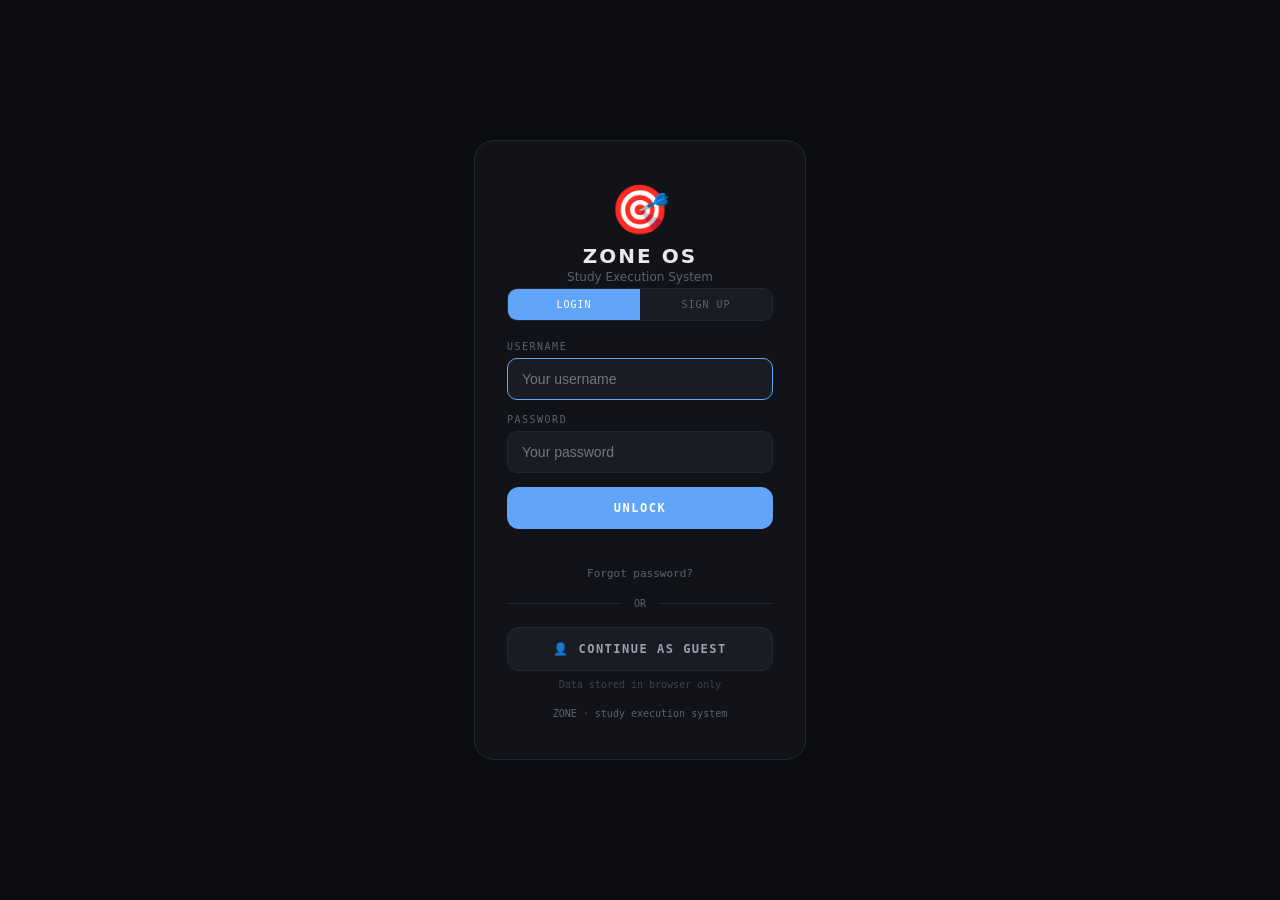
==== app/static/login.html @ cdff9ec6 "fix: production-grade audit — 26 bug fixes across JS, Python, CSS, HTML SECURITY: - esc() now escape" ====
<!DOCTYPE html>
<html lang="en">
<head>
<meta charset="UTF-8">
<meta name="viewport" content="width=device-width,initial-scale=1.0">
<meta http-equiv="Cache-Control" content="no-cache, no-store, must-revalidate">
<meta http-equiv="Pragma" content="no-cache">
<meta http-equiv="Expires" content="0">
<title>Zone — Login</title>
<style>
*{margin:0;padding:0;box-sizing:border-box}
:root{--bg:#0b0c0f;--bg-2:#121318;--bg-3:#1a1c24;--text:#e8e9ed;--text-secondary:#9ca0b0;--text-muted:#5c6070;--accent-lecture:#60a5fa;--accent-solve:#f97316;--accent-suc:#34d399;--line:#252833;--mono:'SF Mono','Fira Code','Cascadia Code',monospace}
body{background:var(--bg);color:var(--text);font-family:system-ui,-apple-system,sans-serif;display:flex;align-items:center;justify-content:center;min-height:100vh}
.login-wrap{width:100%;max-width:380px;padding:24px}
.login-box{background:var(--bg-2);border:1px solid var(--line);border-radius:20px;padding:40px 32px;text-align:center}
.logo{font-size:48px;margin-bottom:6px;display:block}
h1{font-size:20px;font-weight:700;letter-spacing:2px;margin-bottom:2px}
.sub{color:var(--text-muted);font-size:12px;margin-bottom:4px}
.tab-row{display:flex;gap:0;margin-bottom:20px;border-radius:10px;overflow:hidden;border:1px solid var(--line)}
.tab-btn{flex:1;padding:10px;background:var(--bg-3);border:none;color:var(--text-muted);font-family:var(--mono);font-size:10px;letter-spacing:1px;cursor:pointer;transition:all .15s}
.tab-btn.active{background:var(--accent-lecture);color:#fff}
.tab-btn:not(.active):hover{color:var(--text)}
.field{text-align:left;margin-bottom:14px}
.field label{display:block;font-family:var(--mono);font-size:10px;color:var(--text-muted);letter-spacing:1.5px;margin-bottom:6px}
.field input{width:100%;background:var(--bg-3);border:1px solid var(--line);border-radius:10px;padding:12px 14px;color:var(--text);font-size:14px;outline:none;transition:border-color .15s}
.field input:focus{border-color:var(--accent-lecture)}
.btn{width:100%;border:none;border-radius:12px;padding:14px;font-family:var(--mono);font-size:12px;font-weight:600;letter-spacing:1.5px;cursor:pointer;transition:all .15s;display:block;text-align:center;text-decoration:none}
.btn-primary{background:var(--accent-lecture);color:#fff;margin-top:4px}
.btn-primary:hover{opacity:.9;transform:translateY(-1px)}
.btn-primary:active{transform:scale(.98)}
.btn-suc{background:var(--accent-suc);color:#fff;margin-top:4px}
.btn-suc:hover{opacity:.9;transform:translateY(-1px)}
.btn-ghost{background:var(--bg-3);color:var(--text-secondary);border:1px solid var(--line);margin-top:0}
.btn-ghost:hover{background:var(--bg-2);color:var(--text);border-color:var(--text-muted)}
.error{color:#f87171;font-size:12px;margin-top:10px;min-height:18px}
.success{color:var(--accent-suc);font-size:12px;margin-top:10px;min-height:18px}
.loader{display:none;margin:10px auto;width:24px;height:24px;border:2px solid var(--line);border-top-color:var(--accent-lecture);border-radius:50%;animation:spin .6s linear infinite}
@keyframes spin{to{transform:rotate(360deg)}}
.sep{display:flex;align-items:center;gap:12px;margin:18px 0;color:var(--text-muted);font-size:10px;font-family:var(--mono)}
.sep::before,.sep::after{content:'';flex:1;height:1px;background:var(--line)}
.hint{color:var(--text-muted);font-size:10px;margin-top:18px;font-family:var(--mono)}
.guest-hint{font-size:10px;color:var(--text-muted);margin-top:8px;font-family:var(--mono);opacity:.6}
.panel{display:block}
.panel.hide{display:none}
</style>
</head>
<body>
<div class="login-wrap">
<div class="login-box">
<span class="logo" aria-hidden="true">🎯</span>
<h1>ZONE OS</h1>
<p class="sub">Study Execution System</p>

<div class="tab-row">
<button class="tab-btn active" id="tabLogin">LOGIN</button>
<button class="tab-btn" id="tabSignup">SIGN UP</button>
</div>

<div id="panelLogin" class="panel">
<div class="field">
<label>USERNAME</label>
<input type="text" id="loginUser" autocomplete="username" placeholder="Your username" autofocus>
</div>
<div class="field">
<label>PASSWORD</label>
<input type="password" id="loginPass" autocomplete="current-password" placeholder="Your password">
</div>
<button class="btn btn-primary" id="loginBtn">UNLOCK</button>
<div class="error" id="loginError"></div>
<div class="loader" id="loginLoader"></div>
<div style="margin-top:10px;font-size:11px"><a href="#" id="forgotLink" style="color:var(--text-muted);text-decoration:none;font-family:var(--mono)">Forgot password?</a></div>
<div id="forgotPanel" style="display:none;margin-top:14px;padding-top:14px;border-top:1px solid var(--line);text-align:left">
<div style="font-size:11px;color:var(--text-muted);margin-bottom:10px">Enter your username and the reset key (ask the admin) or admin password.</div>
<div class="field">
<label>USERNAME</label>
<input type="text" id="resetUser" placeholder="Your username">
</div>
<div class="field">
<label>ADMIN PASSWORD</label>
<input type="password" id="resetAdminPass" placeholder="Admin password">
</div>
<div class="field">
<label>NEW PASSWORD</label>
<input type="password" id="resetNewPass" placeholder="Min 3 characters">
</div>
<button class="btn btn-primary" id="resetBtn" style="font-size:10px;padding:10px">RESET PASSWORD</button>
<div class="error" id="resetError"></div>
<div class="success" id="resetSuccess"></div>
<div class="loader" id="resetLoader"></div>
</div>
</div>

<div id="panelSignup" class="panel hide">
<div class="field">
<label>CHOOSE USERNAME</label>
<input type="text" id="signupUser" autocomplete="username" placeholder="e.g. anurag">
</div>
<div class="field">
<label>CHOOSE PASSWORD</label>
<input type="password" id="signupPass" autocomplete="new-password" placeholder="Min 3 characters">
</div>
<button class="btn btn-suc" id="signupBtn">CREATE ACCOUNT</button>
<div class="error" id="signupError"></div>
<div class="success" id="signupSuccess"></div>
<div class="loader" id="signupLoader"></div>
</div>

<div class="sep">OR</div>

<button class="btn btn-ghost" id="guestBtn">👤 CONTINUE AS GUEST</button>
<div class="guest-hint">Data stored in browser only</div>

<div class="hint">ZONE · study execution system</div>
</div>
</div>
<script>
function showPanel(name){
  document.getElementById('panelLogin').className='panel'+(name==='login'?'':' hide');
  document.getElementById('panelSignup').className='panel'+(name==='signup'?'':' hide');
  document.getElementById('tabLogin').className='tab-btn'+(name==='login'?' active':'');
  document.getElementById('tabSignup').className='tab-btn'+(name==='signup'?' active':'');
  document.getElementById('loginError').textContent='';
  document.getElementById('signupError').textContent='';
  document.getElementById('signupSuccess').textContent='';
}

// LOGIN
document.getElementById('loginBtn').onclick=function(){
  const u=document.getElementById('loginUser').value.trim(),p=document.getElementById('loginPass').value;
  if(!u||!p){document.getElementById('loginError').textContent='Enter username and password';return}
  const err=document.getElementById('loginError'),loader=document.getElementById('loginLoader'),btn=this;
  err.textContent='';btn.style.display='none';loader.style.display='block';
  fetch('/api/login',{method:'POST',headers:{'Content-Type':'application/json'},credentials:'same-origin',body:JSON.stringify({username:u,password:p})})
  .then(r=>{if(!r.ok)throw new Error('Invalid credentials');return r.json()})
  .then(d=>{if(!d.token)throw new Error('Login failed – no token');['zu:','zg:','zone:'].forEach(p=>{['onboarded','config','session','stats','tracking','events','settings','examTrack','examDates'].forEach(k=>{try{localStorage.removeItem(p+k)}catch{}})});localStorage.removeItem('zone_guest');localStorage.setItem('zone_user','1');window.location.href='/'})
  .catch(e=>{err.textContent=e.message||'Login failed';btn.style.display='';loader.style.display='none'})
};

// SIGNUP
document.getElementById('signupBtn').onclick=function(){
  const u=document.getElementById('signupUser').value.trim(),p=document.getElementById('signupPass').value;
  if(!u){document.getElementById('signupError').textContent='Enter a username';return}
  if(u.length<2){document.getElementById('signupError').textContent='Username too short';return}
  if(!p||p.length<3){document.getElementById('signupError').textContent='Password must be at least 3 characters';return}
  const err=document.getElementById('signupError'),suc=document.getElementById('signupSuccess'),loader=document.getElementById('signupLoader'),btn=this;
  err.textContent='';suc.textContent='';btn.style.display='none';loader.style.display='block';
  fetch('/api/signup',{method:'POST',headers:{'Content-Type':'application/json'},credentials:'same-origin',body:JSON.stringify({username:u,password:p})})
  .then(r=>{if(!r.ok){if(r.status===409)throw new Error('Username taken');throw new Error('Signup failed');}return r.json()})
  .then(d=>{if(!d.token)throw new Error('Signup failed – no token');['zu:','zg:','zone:'].forEach(p=>{['onboarded','config','session','stats','tracking','events','settings','examTrack','examDates'].forEach(k=>{try{localStorage.removeItem(p+k)}catch{}})});localStorage.removeItem('zone_guest');localStorage.setItem('zone_user','1');window.location.href='/'})
  .catch(e=>{err.textContent=e.message||'Signup failed';btn.style.display='';loader.style.display='none'})
};

// GUEST
document.getElementById('guestBtn').onclick=function(){
  const btn=this;btn.disabled=true;btn.textContent='Loading…';
  fetch('/api/guest-login',{method:'POST',credentials:'same-origin'}).then(r=>r.json())
  .then(d=>{if(!d.token)throw new Error('Guest login failed');['zu:','zg:','zone:'].forEach(p=>{['onboarded','config','session','stats','tracking','events','settings','examTrack','examDates'].forEach(k=>{try{localStorage.removeItem(p+k)}catch{}})});localStorage.setItem('zone_guest','1');localStorage.removeItem('zone_user');window.location.href='/'})
  .catch(()=>{btn.disabled=false;btn.textContent='👤 CONTINUE AS GUEST'})
};

// FORGOT PASSWORD
document.getElementById('forgotLink').onclick=function(e){
  e.preventDefault();
  const p=document.getElementById('forgotPanel'),l=document.getElementById('forgotLink');
  if(p.style.display==='block'){p.style.display='none';l.textContent='Forgot password?';return}
  p.style.display='block';l.textContent='Cancel';
  document.getElementById('resetError').textContent='';
  document.getElementById('resetSuccess').textContent='';
};
document.getElementById('resetBtn').onclick=function(){
  const u=document.getElementById('resetUser').value.trim(),ap=document.getElementById('resetAdminPass').value,np=document.getElementById('resetNewPass').value;
  const err=document.getElementById('resetError'),suc=document.getElementById('resetSuccess'),loader=document.getElementById('resetLoader'),btn=this;
  if(!u||!ap||!np){err.textContent='Fill all fields';return}
  if(np.length<3){err.textContent='New password too short';return}
  err.textContent='';suc.textContent='';btn.style.display='none';loader.style.display='block';
  fetch('/api/reset-password',{method:'POST',headers:{'Content-Type':'application/json'},body:JSON.stringify({username:u,admin_password:ap,new_password:np})})
  .then(r=>{if(!r.ok)return r.json().then(e=>{throw new Error(e.detail||'Reset failed')});return r.json()})
  .then(d=>{suc.textContent=d.message;btn.style.display='';loader.style.display='none';document.getElementById('loginUser').value=u;document.getElementById('forgotLink').textContent='Forgot password?';document.getElementById('forgotPanel').style.display='none'})
  .catch(e=>{err.textContent=e.message||'Reset failed';btn.style.display='';loader.style.display='none'})
};

// ENTER KEY & TABS
document.getElementById('tabLogin').addEventListener('click',()=>showPanel('login'));
document.getElementById('tabSignup').addEventListener('click',()=>showPanel('signup'));
document.getElementById('loginUser').addEventListener('keydown',e=>{if(e.key==='Enter')document.getElementById('loginBtn').click()});
document.getElementById('loginPass').addEventListener('keydown',e=>{if(e.key==='Enter')document.getElementById('loginBtn').click()});
document.getElementById('signupUser').addEventListener('keydown',e=>{if(e.key==='Enter')document.getElementById('signupBtn').click()});
document.getElementById('signupPass').addEventListener('keydown',e=>{if(e.key==='Enter')document.getElementById('signupBtn').click()});
document.getElementById('resetUser').addEventListener('keydown',e=>{if(e.key==='Enter')document.getElementById('resetBtn').click()});
document.getElementById('resetAdminPass').addEventListener('keydown',e=>{if(e.key==='Enter')document.getElementById('resetBtn').click()});
document.getElementById('resetNewPass').addEventListener('keydown',e=>{if(e.key==='Enter')document.getElementById('resetBtn').click()});
</script>
</body>
</html>
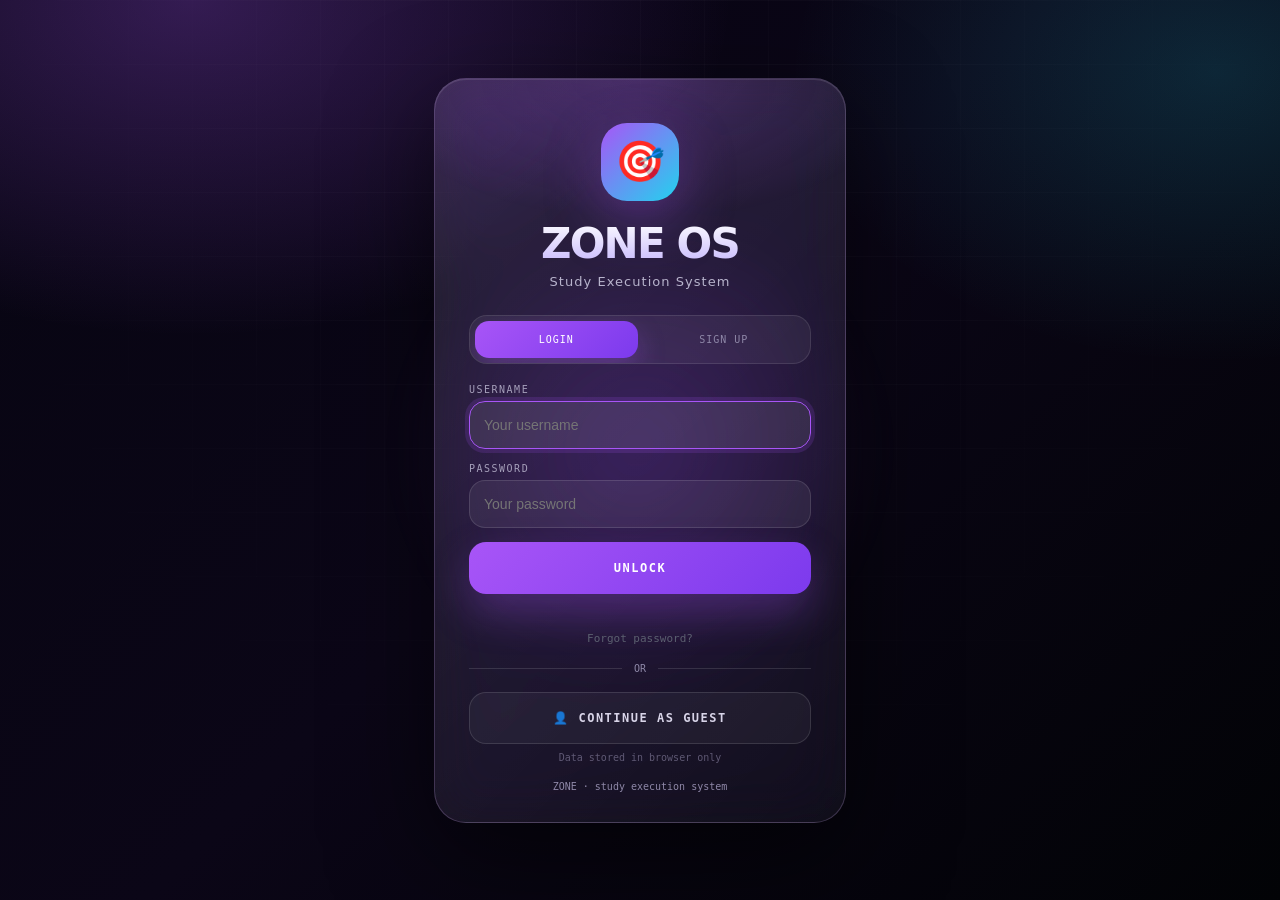
==== commit 65660c69: "Add command palette keyboard shortcut" ====
--- a/app/static/login.html
+++ b/app/static/login.html
@@ -42,6 +42,19 @@
 .guest-hint{font-size:10px;color:var(--text-muted);margin-top:8px;font-family:var(--mono);opacity:.6}
 .panel{display:block}
 .panel.hide{display:none}
+
+/* Premium OS login redesign */
+:root{--glass:rgba(255,255,255,.08);--glass-2:rgba(255,255,255,.04);--glow:#a855f7;--glow-2:#22d3ee}
+body{background:radial-gradient(900px 560px at 15% 0%,rgba(168,85,247,.28),transparent 60%),radial-gradient(760px 520px at 95% 8%,rgba(34,211,238,.16),transparent 56%),linear-gradient(135deg,#070512,#0b0617 48%,#020306);overflow:hidden;font-family:'Inter',system-ui,-apple-system,sans-serif}
+body::before{content:'';position:fixed;inset:0;background:linear-gradient(rgba(255,255,255,.035) 1px,transparent 1px),linear-gradient(90deg,rgba(255,255,255,.025) 1px,transparent 1px);background-size:64px 64px;mask-image:radial-gradient(circle at 50% 20%,black,transparent 76%);pointer-events:none}
+body::after{content:'';position:fixed;width:520px;height:520px;border-radius:50%;left:50%;top:50%;transform:translate(-50%,-50%);background:radial-gradient(circle,rgba(168,85,247,.16),transparent 68%);filter:blur(12px);pointer-events:none}
+.login-wrap{max-width:460px;padding:24px;position:relative;z-index:1}
+.login-box{position:relative;padding:44px 34px 30px;border-radius:32px;background:linear-gradient(135deg,rgba(255,255,255,.12),rgba(255,255,255,.045));border:1px solid rgba(216,180,254,.22);box-shadow:0 34px 100px rgba(0,0,0,.55),inset 0 1px 0 rgba(255,255,255,.12);backdrop-filter:blur(28px) saturate(170%);overflow:hidden}
+.login-box::before{content:'';position:absolute;inset:-1px;background:radial-gradient(420px 220px at 50% 0%,rgba(168,85,247,.24),transparent 65%);pointer-events:none}
+.logo{position:relative;width:78px;height:78px;margin:0 auto 18px;display:grid;place-items:center;border-radius:26px;background:linear-gradient(135deg,#a855f7,#22d3ee);font-size:40px;box-shadow:0 20px 55px rgba(168,85,247,.34)}
+h1{position:relative;font-size:42px;letter-spacing:-1.8px;margin-bottom:6px;background:linear-gradient(180deg,#fff,#c4b5fd);-webkit-background-clip:text;color:transparent}.sub{position:relative;color:#b8b4cc;margin-bottom:26px;font-size:13px;letter-spacing:.08em}.tab-row{position:relative;padding:5px;border-radius:18px;background:rgba(255,255,255,.055);border:1px solid rgba(255,255,255,.10);gap:5px}.tab-btn{border-radius:14px;padding:13px 10px;background:transparent;color:#8f88a8}.tab-btn.active{background:linear-gradient(135deg,#a855f7,#7c3aed);box-shadow:0 12px 28px rgba(168,85,247,.30);color:white}.field label{color:#a6a0bb}.field input{height:48px;border-radius:16px;background:rgba(255,255,255,.065);border-color:rgba(255,255,255,.12);transition:.22s}.field input:focus{border-color:#a855f7;box-shadow:0 0 0 4px rgba(168,85,247,.16);background:rgba(255,255,255,.09)}.btn{min-height:52px;border-radius:17px;transition:transform .22s,box-shadow .22s,filter .22s}.btn-primary,.btn-suc{background:linear-gradient(135deg,#a855f7,#7c3aed);box-shadow:0 18px 42px rgba(168,85,247,.28)}.btn-suc{background:linear-gradient(135deg,#34d399,#22c55e);box-shadow:0 18px 42px rgba(52,211,153,.24)}.btn:hover{transform:translateY(-2px);filter:brightness(1.08)}.btn:active{transform:scale(.98)}.btn-ghost{background:rgba(255,255,255,.045);border-color:rgba(255,255,255,.12);color:#d8d4e8}.btn-ghost:hover{background:rgba(255,255,255,.075);border-color:rgba(216,180,254,.28)}.sep{color:#8f88a8}.sep::before,.sep::after{background:rgba(255,255,255,.12)}.hint,.guest-hint{color:#8f88a8}.error,.success{position:relative}.loader{border-color:rgba(255,255,255,.12);border-top-color:#a855f7}
+@media(max-width:520px){body{align-items:stretch}.login-wrap{display:flex;align-items:center;max-width:none;padding:14px}.login-box{width:100%;border-radius:28px;padding:34px 22px}h1{font-size:36px}.logo{width:68px;height:68px}.btn,.field input{min-height:54px}}
+
 </style>
 </head>
 <body>
@@ -81,7 +94,7 @@
 </div>
 <div class="field">
 <label>NEW PASSWORD</label>
-<input type="password" id="resetNewPass" placeholder="Min 3 characters">
+<input type="password" id="resetNewPass" placeholder="Min 8 characters">
 </div>
 <button class="btn btn-primary" id="resetBtn" style="font-size:10px;padding:10px">RESET PASSWORD</button>
 <div class="error" id="resetError"></div>
@@ -97,7 +110,7 @@
 </div>
 <div class="field">
 <label>CHOOSE PASSWORD</label>
-<input type="password" id="signupPass" autocomplete="new-password" placeholder="Min 3 characters">
+<input type="password" id="signupPass" autocomplete="new-password" placeholder="Min 8 characters">
 </div>
 <button class="btn btn-suc" id="signupBtn">CREATE ACCOUNT</button>
 <div class="error" id="signupError"></div>
@@ -141,12 +154,13 @@
   const u=document.getElementById('signupUser').value.trim(),p=document.getElementById('signupPass').value;
   if(!u){document.getElementById('signupError').textContent='Enter a username';return}
   if(u.length<2){document.getElementById('signupError').textContent='Username too short';return}
-  if(!p||p.length<3){document.getElementById('signupError').textContent='Password must be at least 3 characters';return}
+  if(!p||p.length<8){document.getElementById('signupError').textContent='Password must be at least 8 characters';return}
+  if(new TextEncoder().encode(p).length>72){document.getElementById('signupError').textContent='Password too long (max 72 bytes — try a shorter passphrase)';return}
   const err=document.getElementById('signupError'),suc=document.getElementById('signupSuccess'),loader=document.getElementById('signupLoader'),btn=this;
   err.textContent='';suc.textContent='';btn.style.display='none';loader.style.display='block';
   fetch('/api/signup',{method:'POST',headers:{'Content-Type':'application/json'},credentials:'same-origin',body:JSON.stringify({username:u,password:p})})
   .then(r=>{if(!r.ok){if(r.status===409)throw new Error('Username taken');throw new Error('Signup failed');}return r.json()})
-  .then(d=>{if(!d.token)throw new Error('Signup failed – no token');['zu:','zg:','zone:'].forEach(p=>{['onboarded','config','session','stats','tracking','events','settings','examTrack','examDates'].forEach(k=>{try{localStorage.removeItem(p+k)}catch{}})});localStorage.removeItem('zone_guest');localStorage.setItem('zone_user','1');window.location.href='/'})
+  .then(d=>{if(!d.token)throw new Error('Signup failed – no token');const wasGuest=localStorage.getItem('zone_guest')==='1';let guestConfig=null;let guestPayload=null;if(wasGuest){guestPayload={};['onboarded','session','stats','tracking','events','settings','examTrack','examDates'].forEach(k=>{try{const v=localStorage.getItem('zg:'+k);if(v)guestPayload[k]=JSON.parse(v)}catch{}});try{const cv=localStorage.getItem('zg:config');if(cv)guestConfig=JSON.parse(cv)}catch{}}function _migClr(){['zu:','zg:','zone:'].forEach(p=>{['onboarded','config','session','stats','tracking','events','settings','examTrack','examDates'].forEach(k=>{try{localStorage.removeItem(p+k)}catch{}})});localStorage.removeItem('zone_guest');localStorage.setItem('zone_user','1')}if(guestPayload&&Object.keys(guestPayload).length){const keys=Object.keys(guestPayload);const pushAll=keys.reduce((ch,k)=>ch.then(()=>fetch('/api/user-data',{method:'POST',headers:{'Content-Type':'application/json'},credentials:'same-origin',body:JSON.stringify({key:k,value:guestPayload[k]})}).then(r=>{if(!r.ok)throw new Error('Migration failed: '+k)})),Promise.resolve());return pushAll.then(()=>guestConfig?fetch('/api/config',{method:'PUT',headers:{'Content-Type':'application/json'},credentials:'same-origin',body:JSON.stringify(guestConfig)}).then(r=>{if(!r.ok)throw new Error('Config migration failed')}):Promise.resolve()).then(()=>{_migClr();window.location.href='/'}).catch(()=>{_migClr();window.location.href='/'})}_migClr();window.location.href='/'})
   .catch(e=>{err.textContent=e.message||'Signup failed';btn.style.display='';loader.style.display='none'})
 };
 
@@ -171,11 +185,12 @@
   const u=document.getElementById('resetUser').value.trim(),ap=document.getElementById('resetAdminPass').value,np=document.getElementById('resetNewPass').value;
   const err=document.getElementById('resetError'),suc=document.getElementById('resetSuccess'),loader=document.getElementById('resetLoader'),btn=this;
   if(!u||!ap||!np){err.textContent='Fill all fields';return}
-  if(np.length<3){err.textContent='New password too short';return}
+  if(np.length<8){err.textContent='New password too short (minimum 8 characters)';return}
+  if(new TextEncoder().encode(np).length>72){err.textContent='Password too long (max 72 bytes — try a shorter passphrase)';return}
   err.textContent='';suc.textContent='';btn.style.display='none';loader.style.display='block';
   fetch('/api/reset-password',{method:'POST',headers:{'Content-Type':'application/json'},body:JSON.stringify({username:u,admin_password:ap,new_password:np})})
   .then(r=>{if(!r.ok)return r.json().then(e=>{throw new Error(e.detail||'Reset failed')});return r.json()})
-  .then(d=>{suc.textContent=d.message;btn.style.display='';loader.style.display='none';document.getElementById('loginUser').value=u;document.getElementById('forgotLink').textContent='Forgot password?';document.getElementById('forgotPanel').style.display='none'})
+  .then(d=>{suc.textContent=d.message;btn.style.display='';loader.style.display='none';document.getElementById('resetAdminPass').value='';document.getElementById('resetNewPass').value='';document.getElementById('resetUser').value='';document.getElementById('loginUser').value=u;document.getElementById('forgotLink').textContent='Forgot password?';document.getElementById('forgotPanel').style.display='none'})
   .catch(e=>{err.textContent=e.message||'Reset failed';btn.style.display='';loader.style.display='none'})
 };
 
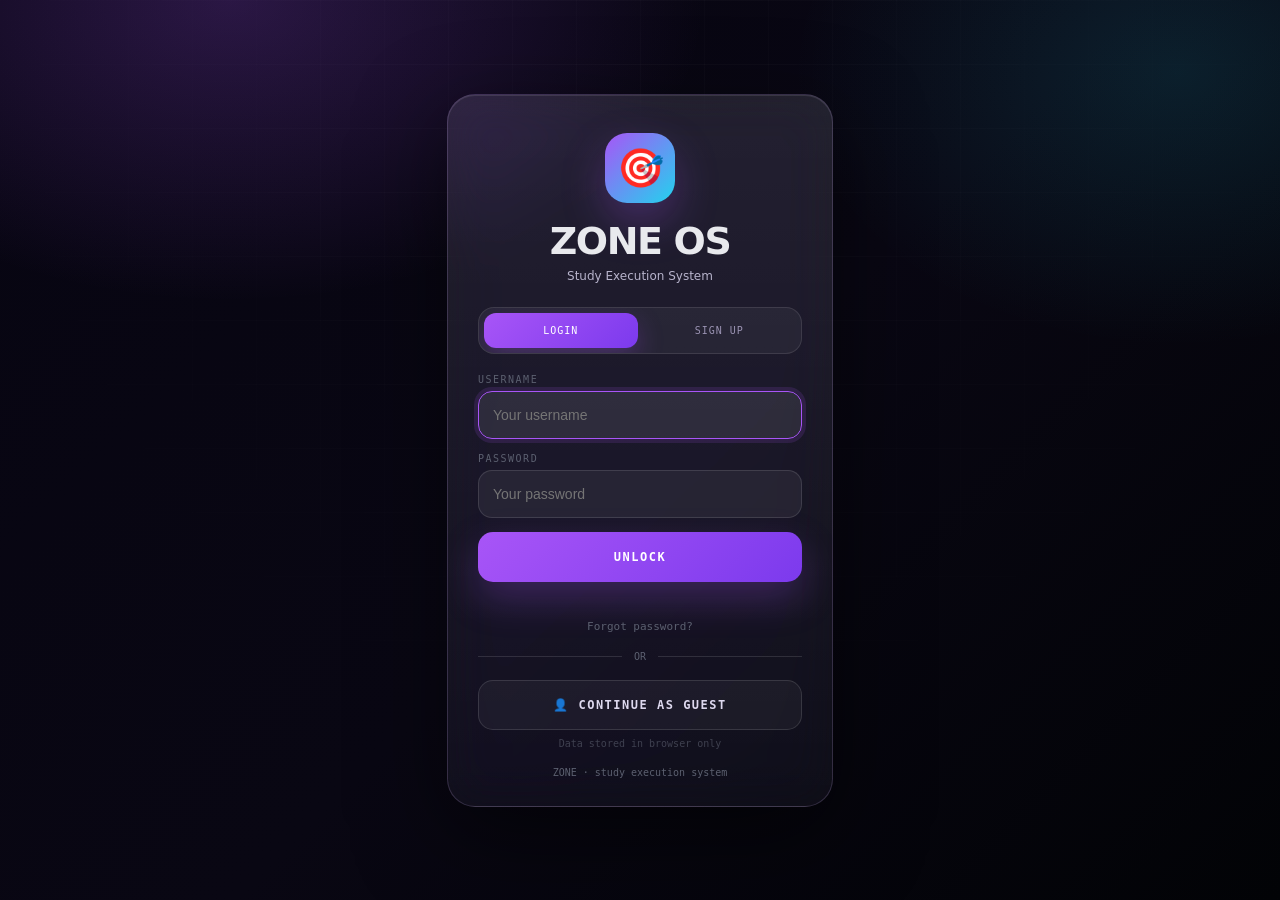
==== commit 2428149c: "Refine premium OS UI polish" ====
--- a/app/static/login.html
+++ b/app/static/login.html
@@ -43,17 +43,69 @@
 .panel{display:block}
 .panel.hide{display:none}
 
-/* Premium OS login redesign */
-:root{--glass:rgba(255,255,255,.08);--glass-2:rgba(255,255,255,.04);--glow:#a855f7;--glow-2:#22d3ee}
-body{background:radial-gradient(900px 560px at 15% 0%,rgba(168,85,247,.28),transparent 60%),radial-gradient(760px 520px at 95% 8%,rgba(34,211,238,.16),transparent 56%),linear-gradient(135deg,#070512,#0b0617 48%,#020306);overflow:hidden;font-family:'Inter',system-ui,-apple-system,sans-serif}
-body::before{content:'';position:fixed;inset:0;background:linear-gradient(rgba(255,255,255,.035) 1px,transparent 1px),linear-gradient(90deg,rgba(255,255,255,.025) 1px,transparent 1px);background-size:64px 64px;mask-image:radial-gradient(circle at 50% 20%,black,transparent 76%);pointer-events:none}
-body::after{content:'';position:fixed;width:520px;height:520px;border-radius:50%;left:50%;top:50%;transform:translate(-50%,-50%);background:radial-gradient(circle,rgba(168,85,247,.16),transparent 68%);filter:blur(12px);pointer-events:none}
-.login-wrap{max-width:460px;padding:24px;position:relative;z-index:1}
-.login-box{position:relative;padding:44px 34px 30px;border-radius:32px;background:linear-gradient(135deg,rgba(255,255,255,.12),rgba(255,255,255,.045));border:1px solid rgba(216,180,254,.22);box-shadow:0 34px 100px rgba(0,0,0,.55),inset 0 1px 0 rgba(255,255,255,.12);backdrop-filter:blur(28px) saturate(170%);overflow:hidden}
-.login-box::before{content:'';position:absolute;inset:-1px;background:radial-gradient(420px 220px at 50% 0%,rgba(168,85,247,.24),transparent 65%);pointer-events:none}
-.logo{position:relative;width:78px;height:78px;margin:0 auto 18px;display:grid;place-items:center;border-radius:26px;background:linear-gradient(135deg,#a855f7,#22d3ee);font-size:40px;box-shadow:0 20px 55px rgba(168,85,247,.34)}
-h1{position:relative;font-size:42px;letter-spacing:-1.8px;margin-bottom:6px;background:linear-gradient(180deg,#fff,#c4b5fd);-webkit-background-clip:text;color:transparent}.sub{position:relative;color:#b8b4cc;margin-bottom:26px;font-size:13px;letter-spacing:.08em}.tab-row{position:relative;padding:5px;border-radius:18px;background:rgba(255,255,255,.055);border:1px solid rgba(255,255,255,.10);gap:5px}.tab-btn{border-radius:14px;padding:13px 10px;background:transparent;color:#8f88a8}.tab-btn.active{background:linear-gradient(135deg,#a855f7,#7c3aed);box-shadow:0 12px 28px rgba(168,85,247,.30);color:white}.field label{color:#a6a0bb}.field input{height:48px;border-radius:16px;background:rgba(255,255,255,.065);border-color:rgba(255,255,255,.12);transition:.22s}.field input:focus{border-color:#a855f7;box-shadow:0 0 0 4px rgba(168,85,247,.16);background:rgba(255,255,255,.09)}.btn{min-height:52px;border-radius:17px;transition:transform .22s,box-shadow .22s,filter .22s}.btn-primary,.btn-suc{background:linear-gradient(135deg,#a855f7,#7c3aed);box-shadow:0 18px 42px rgba(168,85,247,.28)}.btn-suc{background:linear-gradient(135deg,#34d399,#22c55e);box-shadow:0 18px 42px rgba(52,211,153,.24)}.btn:hover{transform:translateY(-2px);filter:brightness(1.08)}.btn:active{transform:scale(.98)}.btn-ghost{background:rgba(255,255,255,.045);border-color:rgba(255,255,255,.12);color:#d8d4e8}.btn-ghost:hover{background:rgba(255,255,255,.075);border-color:rgba(216,180,254,.28)}.sep{color:#8f88a8}.sep::before,.sep::after{background:rgba(255,255,255,.12)}.hint,.guest-hint{color:#8f88a8}.error,.success{position:relative}.loader{border-color:rgba(255,255,255,.12);border-top-color:#a855f7}
-@media(max-width:520px){body{align-items:stretch}.login-wrap{display:flex;align-items:center;max-width:none;padding:14px}.login-box{width:100%;border-radius:28px;padding:34px 22px}h1{font-size:36px}.logo{width:68px;height:68px}.btn,.field input{min-height:54px}}
+
+/* Refined Zone OS authentication polish */
+:root {
+  --login-glass: rgba(17, 14, 28, .76);
+  --login-line: rgba(216, 180, 254, .18);
+}
+body {
+  background:
+    radial-gradient(820px 520px at 18% 0%, rgba(168,85,247,.22), transparent 58%),
+    radial-gradient(700px 500px at 92% 8%, rgba(34,211,238,.12), transparent 55%),
+    linear-gradient(135deg, #070512, #090713 52%, #020306);
+  overflow: hidden;
+}
+body::before {
+  content: '';
+  position: fixed;
+  inset: 0;
+  pointer-events: none;
+  background-image:
+    linear-gradient(rgba(255,255,255,.026) 1px, transparent 1px),
+    linear-gradient(90deg, rgba(255,255,255,.020) 1px, transparent 1px);
+  background-size: 64px 64px;
+  mask-image: radial-gradient(circle at 50% 12%, #000, transparent 75%);
+}
+.login-wrap { max-width: 430px; padding: 22px; position: relative; z-index: 1; }
+.login-box {
+  padding: 38px 30px 28px;
+  border-radius: 28px;
+  background: linear-gradient(180deg, rgba(255,255,255,.105), rgba(255,255,255,.040));
+  border: 1px solid var(--login-line);
+  box-shadow: 0 28px 88px rgba(0,0,0,.52), inset 0 1px 0 rgba(255,255,255,.10);
+  backdrop-filter: blur(24px) saturate(155%);
+}
+.logo {
+  width: 70px;
+  height: 70px;
+  margin: 0 auto 16px;
+  display: grid;
+  place-items: center;
+  border-radius: 22px;
+  background: linear-gradient(135deg, #a855f7, #22d3ee);
+  box-shadow: 0 18px 44px rgba(168,85,247,.28);
+  font-size: 38px;
+}
+h1 { font-size: 38px; letter-spacing: -1.4px; margin-bottom: 6px; }
+.sub { color: #b8b4cc; margin-bottom: 24px; }
+.tab-row { padding: 5px; border-radius: 16px; background: rgba(255,255,255,.052); border: 1px solid rgba(255,255,255,.10); gap: 5px; }
+.tab-btn { border-radius: 12px; padding: 12px 10px; background: transparent; color: #9b94b3; }
+.tab-btn.active { background: linear-gradient(135deg, #a855f7, #7c3aed); color: #fff; box-shadow: 0 10px 26px rgba(168,85,247,.26); }
+.field input { height: 48px; border-radius: 14px; background: rgba(255,255,255,.060); border-color: rgba(255,255,255,.12); transition: border-color .18s, box-shadow .18s, background .18s; }
+.field input:focus { border-color: #a855f7; box-shadow: 0 0 0 4px rgba(168,85,247,.14); background: rgba(255,255,255,.085); }
+.btn { min-height: 50px; border-radius: 15px; transition: transform .18s, box-shadow .18s, filter .18s; }
+.btn-primary { background: linear-gradient(135deg, #a855f7, #7c3aed); box-shadow: 0 16px 38px rgba(168,85,247,.26); }
+.btn-suc { background: linear-gradient(135deg, #34d399, #22c55e); box-shadow: 0 16px 38px rgba(52,211,153,.22); }
+.btn:hover { transform: translateY(-1px); filter: brightness(1.06); }
+.btn-ghost { background: rgba(255,255,255,.042); border-color: rgba(255,255,255,.12); color: #ded9ef; }
+.sep::before, .sep::after { background: rgba(255,255,255,.12); }
+@media (max-width: 520px) {
+  body { align-items: stretch; }
+  .login-wrap { max-width: none; width: 100%; display: flex; align-items: center; padding: 14px; }
+  .login-box { width: 100%; border-radius: 24px; padding: 30px 20px; }
+  h1 { font-size: 34px; }
+}
 
 </style>
 </head>
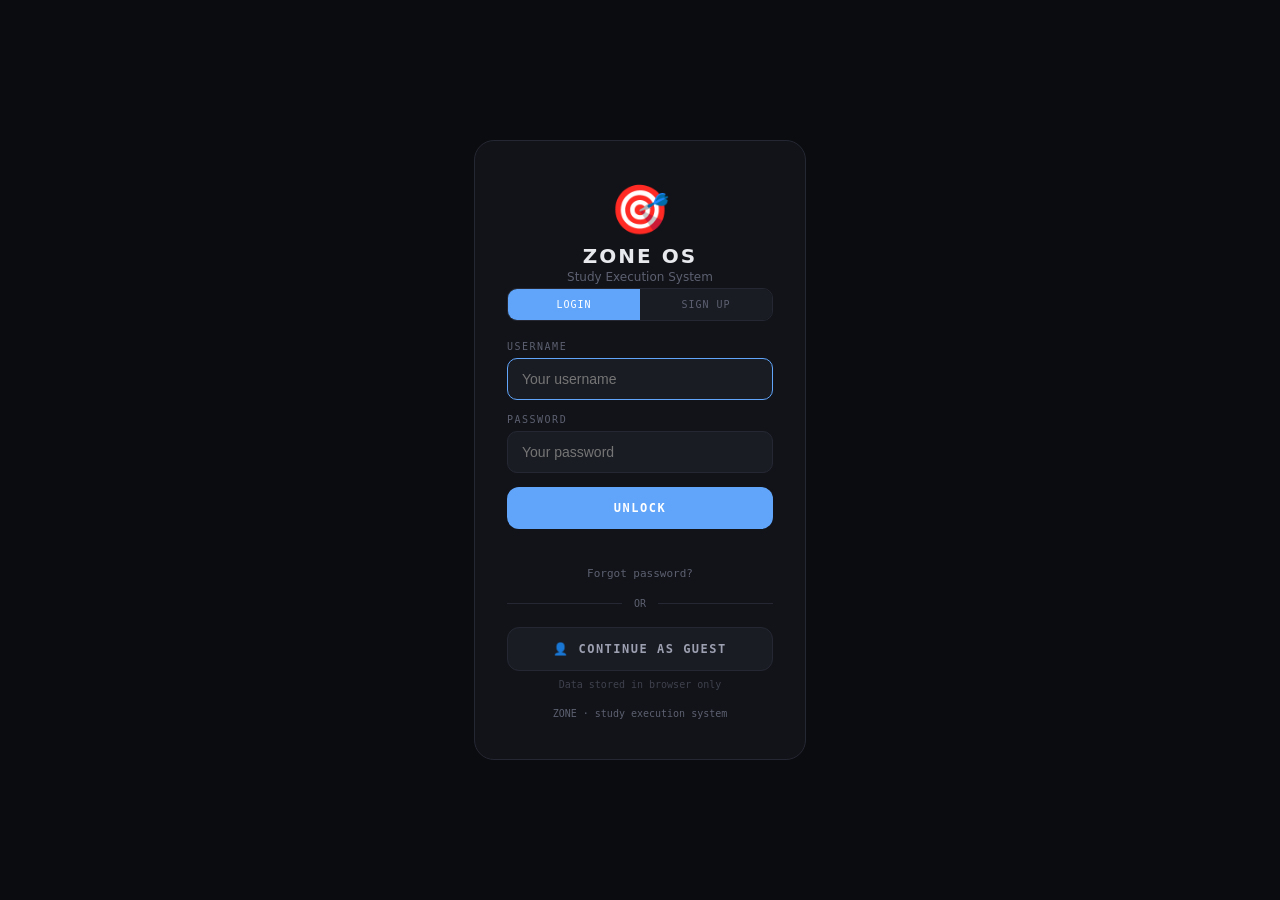
==== commit 5f18fceb: "feat: pre-login sync screen on server restart - Shows automatically on server restart when gh is aut" ====
--- a/app/static/login.html
+++ b/app/static/login.html
@@ -42,76 +42,70 @@
 .guest-hint{font-size:10px;color:var(--text-muted);margin-top:8px;font-family:var(--mono);opacity:.6}
 .panel{display:block}
 .panel.hide{display:none}
-
-
-/* Refined Zone OS authentication polish */
-:root {
-  --login-glass: rgba(17, 14, 28, .76);
-  --login-line: rgba(216, 180, 254, .18);
-}
-body {
-  background:
-    radial-gradient(820px 520px at 18% 0%, rgba(168,85,247,.22), transparent 58%),
-    radial-gradient(700px 500px at 92% 8%, rgba(34,211,238,.12), transparent 55%),
-    linear-gradient(135deg, #070512, #090713 52%, #020306);
-  overflow: hidden;
-}
-body::before {
-  content: '';
-  position: fixed;
-  inset: 0;
-  pointer-events: none;
-  background-image:
-    linear-gradient(rgba(255,255,255,.026) 1px, transparent 1px),
-    linear-gradient(90deg, rgba(255,255,255,.020) 1px, transparent 1px);
-  background-size: 64px 64px;
-  mask-image: radial-gradient(circle at 50% 12%, #000, transparent 75%);
-}
-.login-wrap { max-width: 430px; padding: 22px; position: relative; z-index: 1; }
-.login-box {
-  padding: 38px 30px 28px;
-  border-radius: 28px;
-  background: linear-gradient(180deg, rgba(255,255,255,.105), rgba(255,255,255,.040));
-  border: 1px solid var(--login-line);
-  box-shadow: 0 28px 88px rgba(0,0,0,.52), inset 0 1px 0 rgba(255,255,255,.10);
-  backdrop-filter: blur(24px) saturate(155%);
-}
-.logo {
-  width: 70px;
-  height: 70px;
-  margin: 0 auto 16px;
-  display: grid;
-  place-items: center;
-  border-radius: 22px;
-  background: linear-gradient(135deg, #a855f7, #22d3ee);
-  box-shadow: 0 18px 44px rgba(168,85,247,.28);
-  font-size: 38px;
-}
-h1 { font-size: 38px; letter-spacing: -1.4px; margin-bottom: 6px; }
-.sub { color: #b8b4cc; margin-bottom: 24px; }
-.tab-row { padding: 5px; border-radius: 16px; background: rgba(255,255,255,.052); border: 1px solid rgba(255,255,255,.10); gap: 5px; }
-.tab-btn { border-radius: 12px; padding: 12px 10px; background: transparent; color: #9b94b3; }
-.tab-btn.active { background: linear-gradient(135deg, #a855f7, #7c3aed); color: #fff; box-shadow: 0 10px 26px rgba(168,85,247,.26); }
-.field input { height: 48px; border-radius: 14px; background: rgba(255,255,255,.060); border-color: rgba(255,255,255,.12); transition: border-color .18s, box-shadow .18s, background .18s; }
-.field input:focus { border-color: #a855f7; box-shadow: 0 0 0 4px rgba(168,85,247,.14); background: rgba(255,255,255,.085); }
-.btn { min-height: 50px; border-radius: 15px; transition: transform .18s, box-shadow .18s, filter .18s; }
-.btn-primary { background: linear-gradient(135deg, #a855f7, #7c3aed); box-shadow: 0 16px 38px rgba(168,85,247,.26); }
-.btn-suc { background: linear-gradient(135deg, #34d399, #22c55e); box-shadow: 0 16px 38px rgba(52,211,153,.22); }
-.btn:hover { transform: translateY(-1px); filter: brightness(1.06); }
-.btn-ghost { background: rgba(255,255,255,.042); border-color: rgba(255,255,255,.12); color: #ded9ef; }
-.sep::before, .sep::after { background: rgba(255,255,255,.12); }
-@media (max-width: 520px) {
-  body { align-items: stretch; }
-  .login-wrap { max-width: none; width: 100%; display: flex; align-items: center; padding: 14px; }
-  .login-box { width: 100%; border-radius: 24px; padding: 30px 20px; }
-  h1 { font-size: 34px; }
-}
-
+.sync-screen{display:none}
+.sync-screen.active{display:block}
+.sync-card{background:var(--bg-3);border:1px solid var(--line);border-radius:12px;padding:16px;margin-bottom:12px;text-align:left}
+.sync-card .title{font-size:13px;font-weight:700;margin-bottom:6px}
+.sync-card .desc{font-size:11px;color:var(--text-muted);line-height:1.5}
+.sync-row{display:flex;gap:8px;margin-top:10px}
+.sync-btn{flex:1;padding:10px;border-radius:10px;border:1px solid var(--line);background:var(--bg-2);color:var(--text);font-family:var(--mono);font-size:10px;cursor:pointer;transition:all .15s;text-align:center}
+.sync-btn:hover{border-color:var(--accent-lecture);color:var(--accent-lecture)}
+.sync-btn.primary{background:var(--accent-lecture);color:#fff;border-color:var(--accent-lecture)}
+.sync-btn.primary:hover{opacity:.9}
+.sync-btn.danger{border-color:#f87171;color:#f87171}
+.sync-btn.danger:hover{background:#f87171;color:#fff}
+.sync-btn.warn{border-color:#f59e0b;color:#f59e0b}
+.sync-btn.warn:hover{background:#f59e0b;color:#fff}
+.sync-status{font-size:11px;color:var(--text-muted);margin-top:8px;min-height:16px}
+.sync-status.ok{color:var(--accent-suc)}
+.sync-status.err{color:#f87171}
+.sync-mode-select{display:none;flex-direction:column;gap:6px;margin-top:10px}
+.sync-mode-select.active{display:flex}
+.sync-input{width:100%;background:var(--bg);border:1px solid var(--line);border-radius:8px;padding:8px 12px;color:var(--text);font-size:12px;font-family:var(--mono);margin-top:8px;outline:none}
+.sync-input:focus{border-color:var(--accent-lecture)}
 </style>
 </head>
 <body>
 <div class="login-wrap">
+
+<!-- SYNC SCREEN (pre-login, server restart only) -->
+<div class="sync-screen" id="syncScreen">
 <div class="login-box">
+<span class="logo" aria-hidden="true">🔄</span>
+<h1>DATA SYNC</h1>
+<p class="sub">Server restarted — pull your data from GitHub before login</p>
+
+<div style="margin-top:20px">
+<div class="sync-card" id="syncCard">
+  <div class="title">⬇️ Pull from GitHub</div>
+  <div class="desc">Fetch your data from <b id="syncRepoName">zone-data-backup</b> and restore locally.</div>
+  <div class="sync-row">
+    <button class="sync-btn primary" onclick="doSyncPull('normal')">⬇ Normal Pull</button>
+    <button class="sync-btn danger" onclick="doSyncPull('force')">⚡ Force Pull</button>
+    <button class="sync-btn warn" onclick="doSyncPull('force-with-lease')">🔒 Lease Pull</button>
+  </div>
+  <div class="sync-status" id="pullStatus"></div>
+</div>
+
+<div class="sync-card">
+  <div class="title">⬆️ Push to GitHub</div>
+  <div class="desc">Push local data to GitHub for safekeeping.</div>
+  <div class="sync-row">
+    <button class="sync-btn" onclick="doSyncPush('normal')">⬆ Normal Push</button>
+    <button class="sync-btn danger" onclick="doSyncPush('force')">⚡ Force Push</button>
+    <button class="sync-btn warn" onclick="doSyncPush('force-with-lease')">🔒 Lease Push</button>
+  </div>
+  <div class="sync-status" id="pushStatus"></div>
+</div>
+</div>
+
+<button class="btn btn-ghost" onclick="dismissSync()" style="margin-top:8px">SKIP → Login</button>
+<div class="hint" style="margin-top:12px">Sync data first, then login normally</div>
+</div>
+</div>
+<!-- END SYNC SCREEN -->
+
+<div class="login-box" id="loginBox">
 <span class="logo" aria-hidden="true">🎯</span>
 <h1>ZONE OS</h1>
 <p class="sub">Study Execution System</p>
@@ -256,6 +250,42 @@
 document.getElementById('resetUser').addEventListener('keydown',e=>{if(e.key==='Enter')document.getElementById('resetBtn').click()});
 document.getElementById('resetAdminPass').addEventListener('keydown',e=>{if(e.key==='Enter')document.getElementById('resetBtn').click()});
 document.getElementById('resetNewPass').addEventListener('keydown',e=>{if(e.key==='Enter')document.getElementById('resetBtn').click()});
+
+// ─── SYNC SCREEN ────────────────────────────
+(function(){
+  fetch('/api/sync-screen').then(r=>r.json()).then(s=>{
+    if(!s.show) return;
+    document.getElementById('syncScreen').classList.add('active');
+    document.getElementById('loginBox').style.display='none';
+    document.getElementById('syncRepoName').textContent=s.repo_name||'zone-data-backup';
+  }).catch(()=>{});
+})();
+
+function dismissSync(){
+  fetch('/api/sync-screen/dismiss',{method:'POST'}).catch(()=>{});
+  document.getElementById('syncScreen').classList.remove('active');
+  document.getElementById('loginBox').style.display='';
+}
+
+function doSyncPull(mode){
+  const st=document.getElementById('pullStatus');
+  st.className='sync-status';st.textContent='Pulling ('+mode+')...';
+  fetch('/api/sync-screen/pull',{method:'POST',headers:{'Content-Type':'application/json'},body:JSON.stringify({mode})})
+  .then(r=>r.json()).then(d=>{
+    if(d.success){st.className='sync-status ok';st.textContent='✅ '+d.message+' — Reloading...';setTimeout(()=>location.reload(),1500)}
+    else{st.className='sync-status err';st.textContent='❌ '+d.message}
+  }).catch(e=>{st.className='sync-status err';st.textContent='❌ '+e.message});
+}
+
+function doSyncPush(mode){
+  const st=document.getElementById('pushStatus');
+  st.className='sync-status';st.textContent='Pushing ('+mode+')...';
+  fetch('/api/sync-screen/push',{method:'POST',headers:{'Content-Type':'application/json'},body:JSON.stringify({mode})})
+  .then(r=>r.json()).then(d=>{
+    if(d.success){st.className='sync-status ok';st.textContent='✅ '+d.message}
+    else{st.className='sync-status err';st.textContent='❌ '+d.message}
+  }).catch(e=>{st.className='sync-status err';st.textContent='❌ '+e.message});
+}
 </script>
 </body>
 </html>
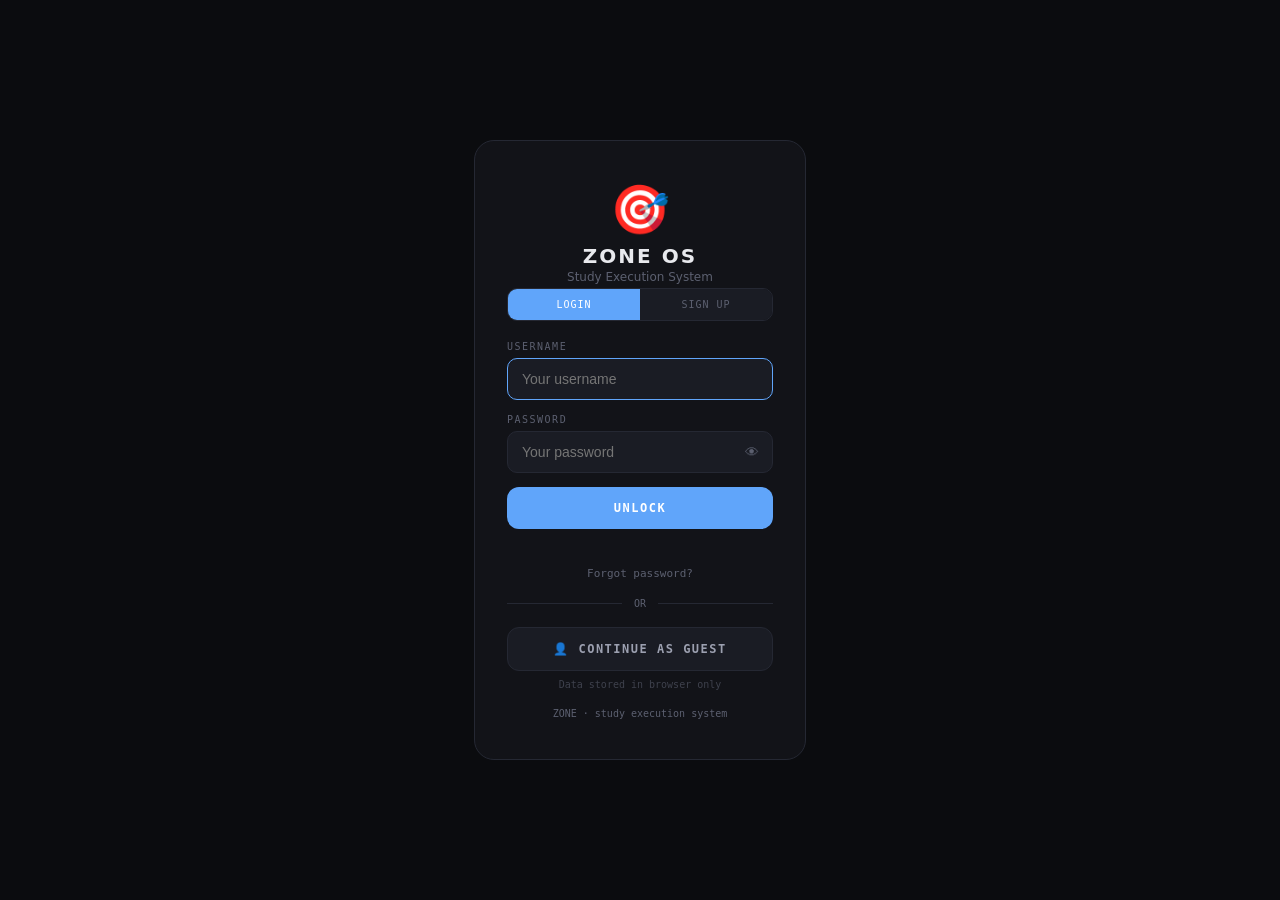
==== commit 99416df2: "fix: 9 improvements — eye toggle, dead code cleanup, double-count guard, confirm password, theme eff" ====
--- a/app/static/login.html
+++ b/app/static/login.html
@@ -63,6 +63,10 @@
 .sync-mode-select.active{display:flex}
 .sync-input{width:100%;background:var(--bg);border:1px solid var(--line);border-radius:8px;padding:8px 12px;color:var(--text);font-size:12px;font-family:var(--mono);margin-top:8px;outline:none}
 .sync-input:focus{border-color:var(--accent-lecture)}
+.pw-wrap{position:relative;display:inline-block;width:100%}
+.pw-wrap input{width:100%;padding-right:36px}
+.pw-eye{position:absolute;right:10px;top:50%;transform:translateY(-50%);cursor:pointer;color:var(--text-muted);font-size:14px;line-height:1;user-select:none;padding:4px;z-index:1}
+.pw-eye:hover{color:var(--text)}
 </style>
 </head>
 <body>
@@ -71,11 +75,15 @@
 <!-- SYNC SCREEN (pre-login, server restart only) -->
 <div class="sync-screen" id="syncScreen">
 <div class="login-box">
-<span class="logo" aria-hidden="true">🔄</span>
-<h1>DATA SYNC</h1>
-<p class="sub">Server restarted — pull your data from GitHub before login</p>
-
-<div style="margin-top:20px">
+<span class="logo" aria-hidden="true">🔒</span>
+<h1>ADMIN SYNC</h1>
+<p class="sub">Server restarted — admin only can sync data from GitHub</p>
+
+<div style="margin-top:16px">
+  <div class="pw-wrap"><input type="password" id="syncAdminPw" class="sync-input" placeholder="Admin password" autocomplete="current-password" style="margin-bottom:12px;padding-right:36px"><span class="pw-eye" onclick="togglePwEye(this)">👁</span></div>
+</div>
+
+<div style="margin-top:8px">
 <div class="sync-card" id="syncCard">
   <div class="title">⬇️ Pull from GitHub</div>
   <div class="desc">Fetch your data from <b id="syncRepoName">zone-data-backup</b> and restore locally.</div>
@@ -100,7 +108,7 @@
 </div>
 
 <button class="btn btn-ghost" onclick="dismissSync()" style="margin-top:8px">SKIP → Login</button>
-<div class="hint" style="margin-top:12px">Sync data first, then login normally</div>
+<div class="hint" style="margin-top:12px">Enter admin password to sync, or skip to login</div>
 </div>
 </div>
 <!-- END SYNC SCREEN -->
@@ -122,7 +130,7 @@
 </div>
 <div class="field">
 <label>PASSWORD</label>
-<input type="password" id="loginPass" autocomplete="current-password" placeholder="Your password">
+<div class="pw-wrap"><input type="password" id="loginPass" autocomplete="current-password" placeholder="Your password"><span class="pw-eye" onclick="togglePwEye(this)">👁</span></div>
 </div>
 <button class="btn btn-primary" id="loginBtn">UNLOCK</button>
 <div class="error" id="loginError"></div>
@@ -136,11 +144,11 @@
 </div>
 <div class="field">
 <label>ADMIN PASSWORD</label>
-<input type="password" id="resetAdminPass" placeholder="Admin password">
+<div class="pw-wrap"><input type="password" id="resetAdminPass" placeholder="Admin password"><span class="pw-eye" onclick="togglePwEye(this)">👁</span></div>
 </div>
 <div class="field">
 <label>NEW PASSWORD</label>
-<input type="password" id="resetNewPass" placeholder="Min 8 characters">
+<div class="pw-wrap"><input type="password" id="resetNewPass" placeholder="Min 8 characters"><span class="pw-eye" onclick="togglePwEye(this)">👁</span></div>
 </div>
 <button class="btn btn-primary" id="resetBtn" style="font-size:10px;padding:10px">RESET PASSWORD</button>
 <div class="error" id="resetError"></div>
@@ -156,7 +164,7 @@
 </div>
 <div class="field">
 <label>CHOOSE PASSWORD</label>
-<input type="password" id="signupPass" autocomplete="new-password" placeholder="Min 8 characters">
+<div class="pw-wrap"><input type="password" id="signupPass" autocomplete="new-password" placeholder="Min 8 characters"><span class="pw-eye" onclick="togglePwEye(this)">👁</span></div>
 </div>
 <button class="btn btn-suc" id="signupBtn">CREATE ACCOUNT</button>
 <div class="error" id="signupError"></div>
@@ -173,6 +181,7 @@
 </div>
 </div>
 <script>
+function togglePwEye(btn){const inp=btn.previousElementSibling;if(!inp)return;const isPw=inp.type==='password';inp.type=isPw?'text':'password';btn.textContent=isPw?'🙈':'👁';}
 function showPanel(name){
   document.getElementById('panelLogin').className='panel'+(name==='login'?'':' hide');
   document.getElementById('panelSignup').className='panel'+(name==='signup'?'':' hide');
@@ -267,23 +276,31 @@
   document.getElementById('loginBox').style.display='';
 }
 
+function _getSyncPw(targetStatusId){
+  const pw=(document.getElementById('syncAdminPw').value||'').trim();
+  if(!pw){const st=document.getElementById(targetStatusId||'pullStatus');st.className='sync-status err';st.textContent='❌ Enter admin password first';return null;}
+  return pw;
+}
+
 function doSyncPull(mode){
+  const pw=_getSyncPw('pullStatus'); if(!pw) return;
   const st=document.getElementById('pullStatus');
   st.className='sync-status';st.textContent='Pulling ('+mode+')...';
-  fetch('/api/sync-screen/pull',{method:'POST',headers:{'Content-Type':'application/json'},body:JSON.stringify({mode})})
+  fetch('/api/sync-screen/pull',{method:'POST',headers:{'Content-Type':'application/json'},body:JSON.stringify({mode,admin_password:pw})})
   .then(r=>r.json()).then(d=>{
     if(d.success){st.className='sync-status ok';st.textContent='✅ '+d.message+' — Reloading...';setTimeout(()=>location.reload(),1500)}
-    else{st.className='sync-status err';st.textContent='❌ '+d.message}
+    else{st.className='sync-status err';st.textContent='❌ '+(d.message||d.detail||'Failed')}
   }).catch(e=>{st.className='sync-status err';st.textContent='❌ '+e.message});
 }
 
 function doSyncPush(mode){
+  const pw=_getSyncPw('pushStatus'); if(!pw) return;
   const st=document.getElementById('pushStatus');
   st.className='sync-status';st.textContent='Pushing ('+mode+')...';
-  fetch('/api/sync-screen/push',{method:'POST',headers:{'Content-Type':'application/json'},body:JSON.stringify({mode})})
+  fetch('/api/sync-screen/push',{method:'POST',headers:{'Content-Type':'application/json'},body:JSON.stringify({mode,admin_password:pw})})
   .then(r=>r.json()).then(d=>{
     if(d.success){st.className='sync-status ok';st.textContent='✅ '+d.message}
-    else{st.className='sync-status err';st.textContent='❌ '+d.message}
+    else{st.className='sync-status err';st.textContent='❌ '+(d.message||d.detail||'Failed')}
   }).catch(e=>{st.className='sync-status err';st.textContent='❌ '+e.message});
 }
 </script>
